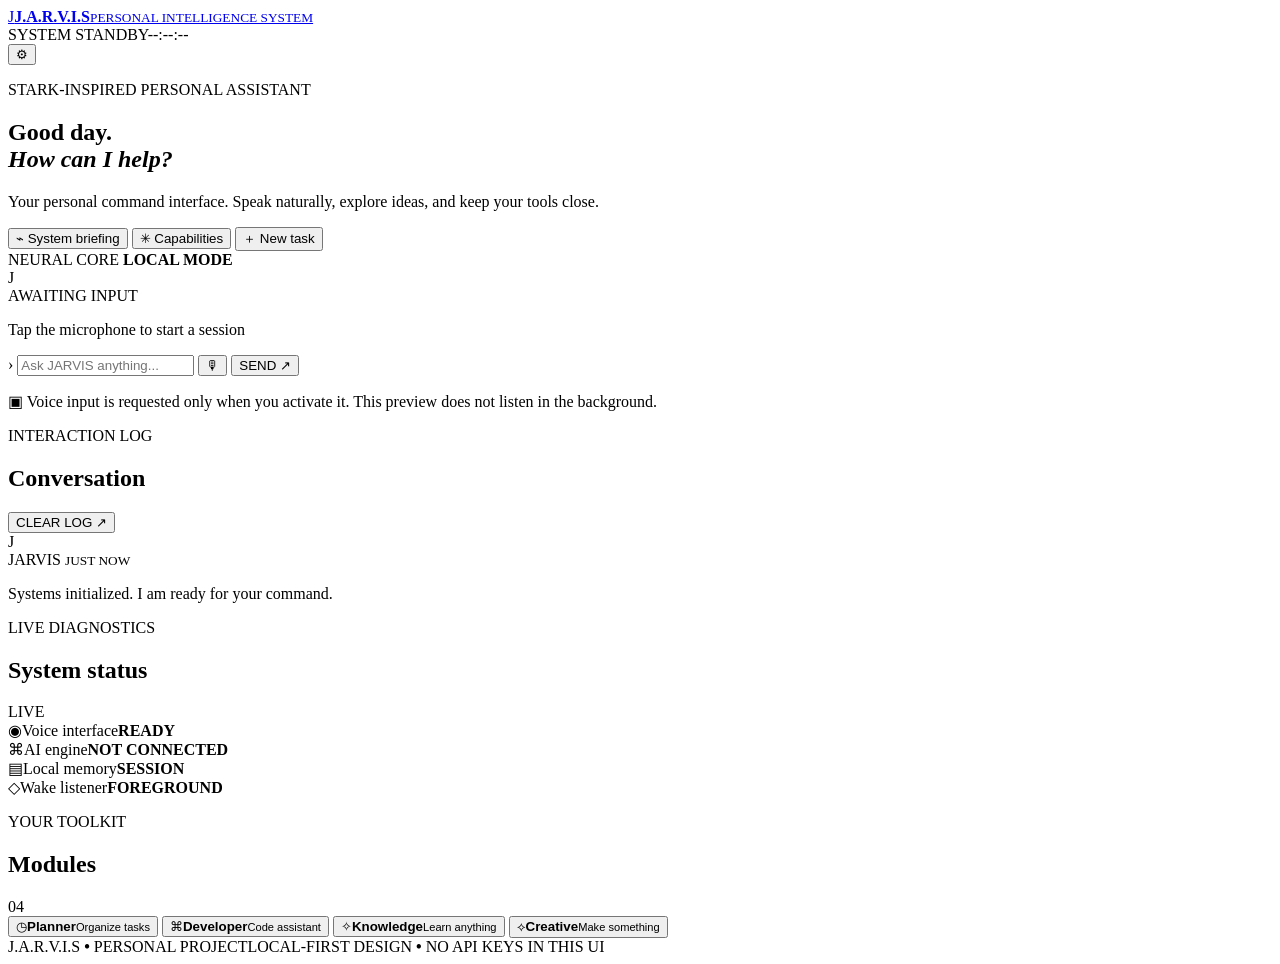
==== index.html @ 39be81ee "Build JARVIS futuristic assistant dashboard" ====
<!doctype html>
<html lang="en">
<head>
  <meta charset="UTF-8" />
  <meta name="viewport" content="width=device-width, initial-scale=1.0" />
  <meta name="theme-color" content="#050914" />
  <meta name="description" content="JARVIS — a personal, local-first voice assistant interface." />
  <title>J.A.R.V.I.S — Personal AI</title>
  <link rel="preconnect" href="https://fonts.googleapis.com">
  <link rel="preconnect" href="https://fonts.gstatic.com" crossorigin>
  <link href="https://fonts.googleapis.com/css2?family=Orbitron:wght@400;500;600;700;800&family=Rajdhani:wght@400;500;600;700&display=swap" rel="stylesheet">
  <link rel="stylesheet" href="styles.css" />
</head>
<body>
  <div class="ambient ambient-one"></div><div class="ambient ambient-two"></div>
  <div class="app-shell">
    <header class="topbar">
      <a class="brand" href="#" aria-label="JARVIS home"><span class="brand-mark">J</span><span><strong>J.A.R.V.I.S</strong><small>PERSONAL INTELLIGENCE SYSTEM</small></span></a>
      <div class="top-status"><span class="status-dot"></span><span id="systemStatus">SYSTEM STANDBY</span><i></i><span id="clock">--:--:--</span></div>
      <button class="icon-button" id="settingsButton" aria-label="Settings" title="Settings">⚙</button>
    </header>

    <main>
      <section class="hero-grid">
        <div class="intro-panel">
          <p class="eyebrow"><span class="tiny-line"></span> STARK-INSPIRED PERSONAL ASSISTANT</p>
          <h1>Good day.<br><em>How can I help?</em></h1>
          <p class="intro-copy">Your personal command interface. Speak naturally, explore ideas, and keep your tools close.</p>
          <div class="quick-actions">
            <button class="quick-action" data-prompt="Give me a quick system briefing"><span>⌁</span> System briefing</button>
            <button class="quick-action" data-prompt="Tell me what you can do"><span>✳</span> Capabilities</button>
            <button class="quick-action" data-prompt="Start a new task"><span>＋</span> New task</button>
          </div>
        </div>

        <div class="core-panel">
          <div class="core-label"><span class="status-dot"></span> NEURAL CORE <b>LOCAL MODE</b></div>
          <div class="reactor-wrap" id="reactor">
            <div class="reactor-orbit orbit-a"></div><div class="reactor-orbit orbit-b"></div>
            <div class="reactor-ring ring-a"></div><div class="reactor-ring ring-b"></div>
            <div class="reactor-ring ring-c"></div>
            <div class="reactor-core"><div class="core-inner"><span>J</span></div></div>
            <div class="reactor-cross cross-x"></div><div class="reactor-cross cross-y"></div>
          </div>
          <div class="listening-state" id="listeningState">AWAITING INPUT</div>
          <p class="core-hint" id="coreHint">Tap the microphone to start a session</p>
          <div class="waveform" id="waveform" aria-hidden="true"><span></span><span></span><span></span><span></span><span></span><span></span><span></span><span></span><span></span><span></span><span></span><span></span><span></span></div>
        </div>
      </section>

      <section class="command-row">
        <div class="command-box">
          <span class="prompt-symbol">›</span>
          <input id="commandInput" type="text" autocomplete="off" placeholder="Ask JARVIS anything..." aria-label="Ask JARVIS" />
          <button class="mic-button" id="micButton" title="Start voice input" aria-label="Start voice input"><span>🎙</span></button>
          <button class="send-button" id="sendButton">SEND <span>↗</span></button>
        </div>
        <p class="privacy-note"><span class="lock">▣</span> Voice input is requested only when you activate it. This preview does not listen in the background.</p>
      </section>

      <section class="content-grid">
        <div class="panel conversation-panel">
          <div class="panel-heading"><div><p class="eyebrow">INTERACTION LOG</p><h2>Conversation</h2></div><button class="text-button" id="clearButton">CLEAR LOG ↗</button></div>
          <div class="conversation" id="conversation" aria-live="polite">
            <div class="message jarvis-message"><div class="avatar">J</div><div><span class="message-author">JARVIS <small>JUST NOW</small></span><p>Systems initialized. I am ready for your command.</p></div></div>
          </div>
        </div>

        <aside class="side-column">
          <div class="panel status-panel">
            <div class="panel-heading compact"><div><p class="eyebrow">LIVE DIAGNOSTICS</p><h2>System status</h2></div><span class="live-tag">LIVE</span></div>
            <div class="metric-list">
              <div class="metric"><span class="metric-icon">◉</span><span>Voice interface</span><b id="voiceMetric">READY</b></div>
              <div class="metric"><span class="metric-icon">⌘</span><span>AI engine</span><b class="muted-value">NOT CONNECTED</b></div>
              <div class="metric"><span class="metric-icon">▤</span><span>Local memory</span><b id="memoryMetric">SESSION</b></div>
              <div class="metric"><span class="metric-icon">◇</span><span>Wake listener</span><b class="muted-value">FOREGROUND</b></div>
            </div>
          </div>
          <div class="panel modules-panel">
            <div class="panel-heading compact"><div><p class="eyebrow">YOUR TOOLKIT</p><h2>Modules</h2></div><span class="module-count">04</span></div>
            <div class="module-grid">
              <button class="module" data-prompt="Help me plan my day"><span>◷</span><b>Planner</b><small>Organize tasks</small></button>
              <button class="module" data-prompt="Help me write some code"><span>⌘</span><b>Developer</b><small>Code assistant</small></button>
              <button class="module" data-prompt="Explain a topic to me"><span>✧</span><b>Knowledge</b><small>Learn anything</small></button>
              <button class="module" data-prompt="Help me brainstorm an idea"><span>⟡</span><b>Creative</b><small>Make something</small></button>
            </div>
          </div>
        </aside>
      </section>
    </main>
    <footer><span>J.A.R.V.I.S <b>•</b> PERSONAL PROJECT</span><span>LOCAL-FIRST DESIGN <b>•</b> NO API KEYS IN THIS UI</span><span id="footerDate"></span></footer>
  </div>
  <div class="toast" id="toast" role="status"></div>
  <script src="app.js"></script>
</body>
</html>
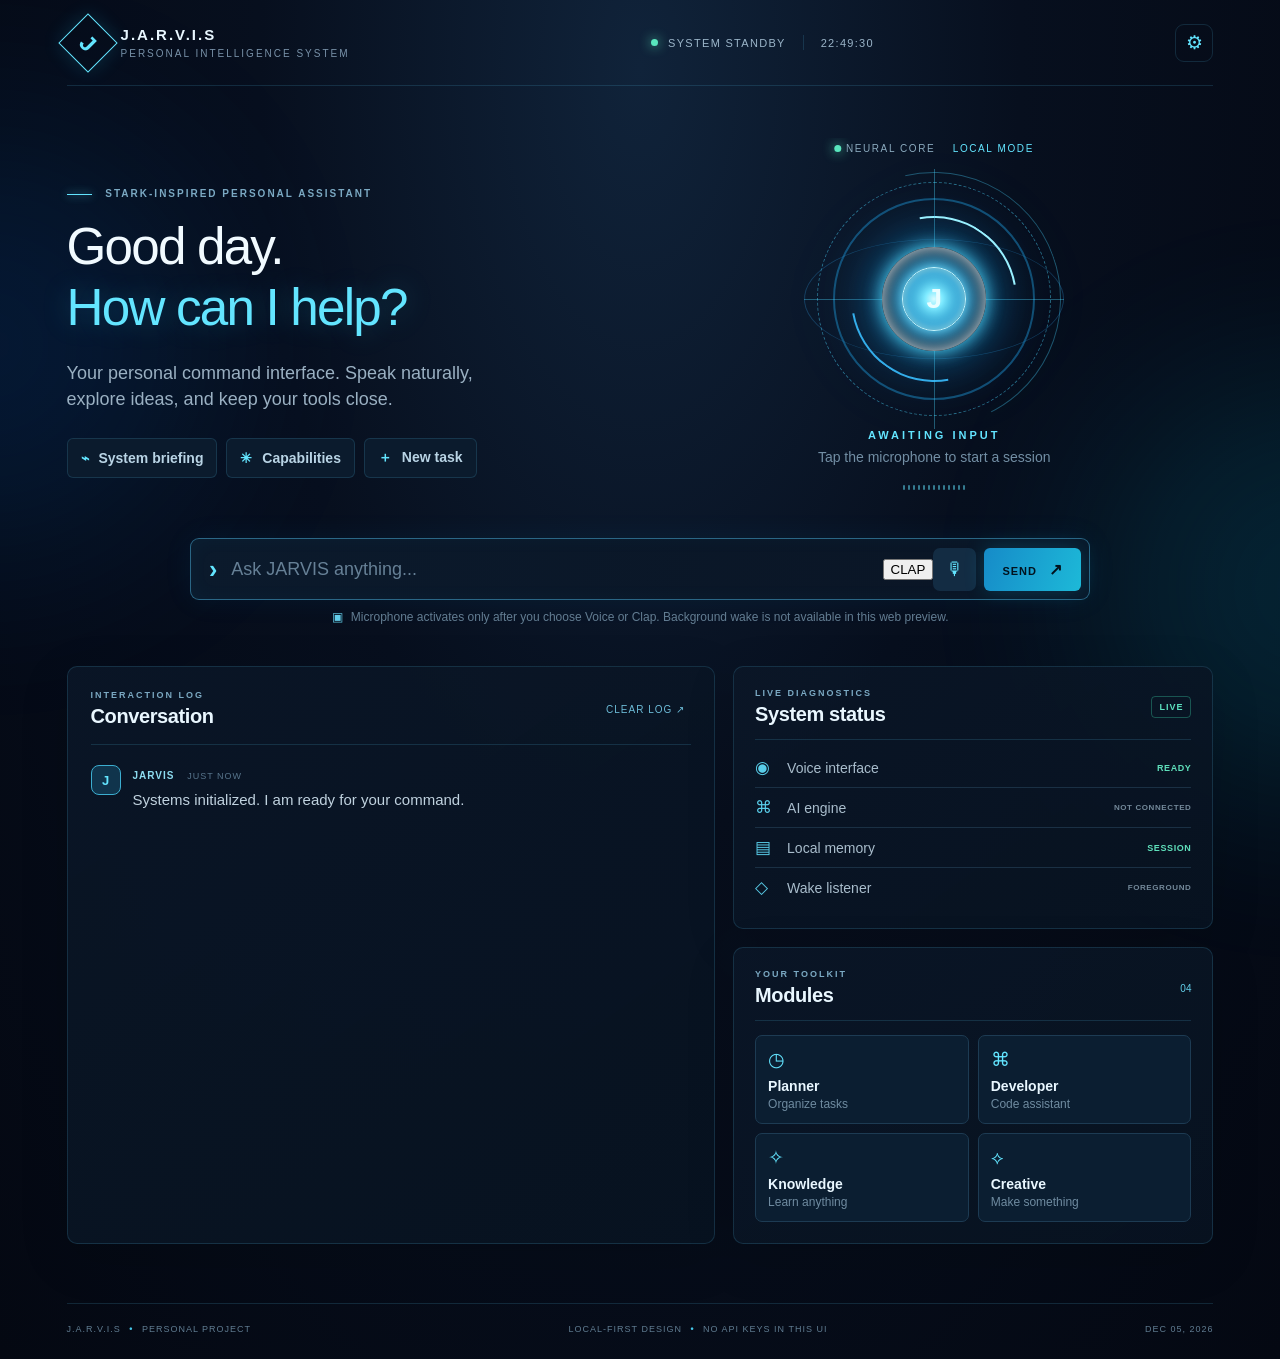
==== commit 2381f4ae: "Add installable JARVIS app metadata and visible clap control" ====
--- a/index.html
+++ b/index.html
@@ -9,6 +9,8 @@
   <link rel="preconnect" href="https://fonts.googleapis.com">
   <link rel="preconnect" href="https://fonts.gstatic.com" crossorigin>
   <link href="https://fonts.googleapis.com/css2?family=Orbitron:wght@400;500;600;700;800&family=Rajdhani:wght@400;500;600;700&display=swap" rel="stylesheet">
+  <link rel="manifest" href="manifest.webmanifest" />
+  <link rel="icon" href="icons/jarvis.svg" type="image/svg+xml" />
   <link rel="stylesheet" href="styles.css" />
 </head>
 <body>
@@ -52,10 +54,11 @@
         <div class="command-box">
           <span class="prompt-symbol">›</span>
           <input id="commandInput" type="text" autocomplete="off" placeholder="Ask JARVIS anything..." aria-label="Ask JARVIS" />
+          <button class="clap-button" id="clapButton" title="Enable clap detection while JARVIS is open" aria-label="Toggle clap detection">CLAP</button>
           <button class="mic-button" id="micButton" title="Start voice input" aria-label="Start voice input"><span>🎙</span></button>
           <button class="send-button" id="sendButton">SEND <span>↗</span></button>
         </div>
-        <p class="privacy-note"><span class="lock">▣</span> Voice input is requested only when you activate it. This preview does not listen in the background.</p>
+        <p class="privacy-note"><span class="lock">▣</span> Microphone activates only after you choose Voice or Clap. Background wake is not available in this web preview.</p>
       </section>
 
       <section class="content-grid">
--- a/styles.css
+++ b/styles.css
@@ -0,0 +1 @@
+:root{--bg:#050914;--panel:rgba(10,20,37,.78);--line:rgba(87,190,232,.17);--cyan:#63e5ff;--blue:#399bff;--muted:#7891a8;--text:#e9f7ff;--font:'Rajdhani',sans-serif;--display:'Orbitron',sans-serif}*{box-sizing:border-box}body{margin:0;min-height:100vh;background:radial-gradient(ellipse at 50% 5%,#10233a 0%,#070f1e 42%,#040812 100%);color:var(--text);font-family:var(--font);overflow-x:hidden}.ambient{position:fixed;width:420px;height:420px;border-radius:50%;filter:blur(100px);opacity:.12;pointer-events:none}.ambient-one{background:#087eff;top:15%;left:-220px}.ambient-two{background:#00d9ff;right:-240px;top:42%}.app-shell{position:relative;max-width:1440px;margin:auto;padding:0 5.2%}.topbar{height:86px;display:flex;align-items:center;justify-content:space-between;border-bottom:1px solid var(--line)}.brand{display:flex;align-items:center;gap:12px;color:inherit;text-decoration:none}.brand-mark{height:42px;width:42px;border:1px solid var(--cyan);display:grid;place-items:center;color:var(--cyan);font:700 23px var(--display);transform:rotate(45deg);box-shadow:0 0 20px #26caff2a}.brand-mark:first-letter{transform:rotate(-45deg)}.brand strong{display:block;font:700 15px var(--display);letter-spacing:2px}.brand small{display:block;color:var(--muted);font-size:10px;letter-spacing:2px;margin-top:5px}.top-status{display:flex;align-items:center;gap:10px;color:#9bb5c9;font:500 11px var(--display);letter-spacing:1.3px}.top-status i{height:15px;width:1px;background:var(--line);margin:0 7px}.status-dot{width:7px;height:7px;border-radius:50%;background:#59e6bd;box-shadow:0 0 12px #59e6bd;display:inline-block}.icon-button{background:transparent;border:1px solid var(--line);color:var(--cyan);height:38px;width:38px;border-radius:9px;font-size:19px;cursor:pointer}main{padding:52px 0 34px}.hero-grid{display:grid;grid-template-columns:1fr 1fr;align-items:center;min-height:390px;gap:30px}.eyebrow{font:600 10px var(--display);letter-spacing:2px;color:#7ba9c3;margin:0 0 17px}.tiny-line{display:inline-block;width:25px;height:1px;background:var(--cyan);vertical-align:middle;margin-right:9px;box-shadow:0 0 8px var(--cyan)}h1{font:500 clamp(32px,4vw,55px)/1.2 var(--display);letter-spacing:-1.8px;margin:0;color:#f1faff}h1 em{font-style:normal;color:var(--cyan);text-shadow:0 0 28px #39cfff42}.intro-copy{color:#9ab0c2;font-size:18px;max-width:470px;line-height:1.45;margin:21px 0 26px}.quick-actions{display:flex;flex-wrap:wrap;gap:9px}.quick-action{background:#0b1b2d;border:1px solid var(--line);color:#b9d4e5;padding:10px 13px;border-radius:6px;font:600 14px var(--font);cursor:pointer;transition:.2s}.quick-action span{color:var(--cyan);margin-right:6px}.quick-action:hover,.module:hover{border-color:#55dfff80;background:#102a41;transform:translateY(-2px)}.core-panel{min-height:390px;display:flex;align-items:center;flex-direction:column;justify-content:center;position:relative;overflow:hidden}.core-label{position:absolute;top:5px;left:50%;transform:translateX(-50%);white-space:nowrap;font:500 10px var(--display);letter-spacing:1.6px;color:#8baabe}.core-label b{font-weight:500;color:var(--cyan);margin-left:13px}.reactor-wrap{height:260px;width:260px;position:relative;display:grid;place-items:center;filter:drop-shadow(0 0 30px #0aaaff26)}.reactor-core{width:104px;height:104px;border-radius:50%;display:grid;place-items:center;background:radial-gradient(circle,#d9fcff 0%,#7deaff 12%,#168fc8 35%,#06233d 68%,#04101f 72%);box-shadow:0 0 18px #55dfff,0 0 55px #16a9ff9c,inset 0 0 18px #e7fdff;z-index:3;animation:pulse 3s ease-in-out infinite}.core-inner{height:64px;width:64px;border-radius:50%;border:1px solid #c7f8ff;display:grid;place-items:center;color:#e9fdff;font:700 28px var(--display);box-shadow:inset 0 0 18px #a8f4ff,0 0 15px #8deaff}.reactor-orbit,.reactor-ring{position:absolute;border-radius:50%;border:1px solid #4ddcff77}.orbit-a{inset:13px;border-style:dashed;animation:spin 22s linear infinite}.orbit-b{inset:29px;border-color:#1d86bd88;border-width:2px;animation:spin 14s linear infinite reverse}.ring-a{inset:47px;border:2px solid transparent;border-top-color:#a1f5ff;border-bottom-color:#36aee9;transform:rotate(35deg);animation:spin 8s linear infinite}.ring-b{inset:3px;border:1px solid #40bfe566;transform:rotate(70deg);clip-path:polygon(0 0,100% 0,100% 44%,0 44%);animation:spin 12s linear infinite reverse}.ring-c{inset:0;border:1px solid #2b8ecb55;transform:scaleY(.46) rotate(25deg)}.reactor-cross{position:absolute;background:#48c9ee66}.cross-x{height:1px;width:100%;top:50%}.cross-y{width:1px;height:100%;left:50%}.listening-state{font:600 11px var(--display);letter-spacing:3px;color:var(--cyan);margin-top:0}.core-hint{color:#728ea4;font-size:14px;margin:8px 0 13px}.waveform{height:20px;display:flex;align-items:center;gap:3px;opacity:.5}.waveform span{width:2px;height:5px;background:var(--cyan);border-radius:3px}.waveform.active span{animation:wave .8s ease-in-out infinite alternate}.waveform span:nth-child(3n){animation-delay:.2s}.waveform span:nth-child(2n){animation-delay:.4s}.command-row{max-width:900px;margin:10px auto 42px}.command-box{height:62px;border:1px solid #3d91b7a6;background:linear-gradient(100deg,#0b1a2c,#0a1525);border-radius:9px;display:flex;align-items:center;padding:7px 8px 7px 18px;box-shadow:0 0 30px #159eea12,inset 0 0 20px #1f9dd00b}.prompt-symbol{font:600 25px var(--display);color:var(--cyan);margin-right:12px}.command-box input{flex:1;min-width:0;background:transparent;border:0;outline:0;color:white;font:500 18px var(--font)}.command-box input::placeholder{color:#668096}.mic-button,.send-button{border:0;cursor:pointer}.mic-button{width:43px;height:43px;border-radius:7px;background:#132c43;color:var(--cyan);font-size:18px;margin-right:8px}.send-button{height:43px;padding:0 18px;border-radius:6px;background:linear-gradient(110deg,#168bc8,#1db9d8);color:#02121e;font:700 11px var(--display);letter-spacing:1px;box-shadow:0 0 20px #0cbbe33b}.send-button span{font-size:16px;margin-left:8px}.privacy-note{text-align:center;color:#627d92;font-size:12px;margin:10px 0}.lock{color:#62cde9;margin-right:5px}.content-grid{display:grid;grid-template-columns:1.35fr 1fr;gap:18px}.panel{background:linear-gradient(145deg,#0b1728dc,#081321e8);border:1px solid var(--line);border-radius:10px;box-shadow:0 14px 50px #0002}.conversation-panel{min-height:350px;padding:23px}.panel-heading{display:flex;justify-content:space-between;align-items:center;border-bottom:1px solid var(--line);padding-bottom:16px}.panel-heading .eyebrow{margin-bottom:5px;font-size:9px}.panel-heading h2{font:600 20px var(--display);margin:0;letter-spacing:-.4px}.text-button{background:transparent;border:0;color:#6dbcd8;font:500 10px var(--display);letter-spacing:1px;cursor:pointer}.conversation{padding-top:20px;display:flex;flex-direction:column;gap:18px}.message{display:flex;gap:12px;align-items:flex-start}.avatar{height:30px;width:30px;border-radius:8px;background:#10344c;border:1px solid #3caed0;color:var(--cyan);display:grid;place-items:center;font:700 13px var(--display);flex:none}.message-author{font:600 10px var(--display);letter-spacing:1px;color:#8dddf1}.message-author small{font:500 9px var(--display);color:#58768d;margin-left:9px}.message p{font-size:15px;color:#c0d2df;margin:6px 0 0;line-height:1.45}.user-message .avatar{background:#173052;border-color:#477db1;color:#a9caff}.user-message .message-author{color:#a9caff}.side-column{display:flex;flex-direction:column;gap:18px}.status-panel,.modules-panel{padding:21px}.compact{padding-bottom:13px}.live-tag{color:#5ce2c0;font:600 9px var(--display);letter-spacing:1px;border:1px solid #3ed9ae55;padding:5px 7px;border-radius:4px}.metric-list{padding-top:8px}.metric{display:flex;align-items:center;gap:10px;padding:9px 0;border-bottom:1px solid #1a3044;color:#a9bdcc;font-size:14px}.metric:last-child{border:0}.metric-icon{width:22px;color:#59cde9;font-size:17px}.metric b{margin-left:auto;font:600 9px var(--display);letter-spacing:.6px;color:#5fe0bb}.metric .muted-value{color:#73899a;font-size:8px}.module-count{font:500 10px var(--display);color:#62cfe9}.module-grid{display:grid;grid-template-columns:1fr 1fr;gap:9px;padding-top:14px}.module{background:#0b1e31;border:1px solid #1d3b53;border-radius:7px;padding:12px;text-align:left;cursor:pointer;transition:.2s;color:var(--text)}.module span{display:block;color:var(--cyan);font-size:19px;margin-bottom:7px}.module b{display:block;font:600 14px var(--display)}.module small{display:block;color:#6f8ba0;font-size:12px;margin-top:3px}footer{display:flex;justify-content:space-between;gap:15px;padding:20px 0 25px;margin-top:25px;border-top:1px solid var(--line);color:#607c91;font:500 9px var(--display);letter-spacing:1px}footer b{color:#45c7e9;margin:0 5px}.toast{position:fixed;bottom:24px;left:50%;transform:translate(-50%,20px);padding:12px 18px;border:1px solid #3d9bbd;background:#0b2034;color:#dffaff;border-radius:7px;font-size:14px;opacity:0;pointer-events:none;transition:.25s;z-index:10}.toast.show{opacity:1;transform:translate(-50%,0)}@keyframes spin{to{transform:rotate(360deg)}}@keyframes pulse{50%{box-shadow:0 0 25px #55dfff,0 0 75px #16a9ffb8,inset 0 0 22px #e7fdff}}@keyframes wave{to{height:18px;opacity:1}}@media(max-width:850px){.app-shell{padding:0 4%}.hero-grid{grid-template-columns:1fr;gap:8px}.intro-panel{text-align:center;padding-top:20px}.intro-copy{margin-left:auto;margin-right:auto}.quick-actions{justify-content:center}.core-panel{min-height:350px}.content-grid{grid-template-columns:1fr}.command-row{margin-bottom:28px}}@media(max-width:520px){.topbar{height:70px}.brand-mark{height:34px;width:34px}.brand strong{font-size:12px}.brand small{font-size:8px;letter-spacing:1px}.top-status{font-size:8px;gap:6px}.top-status i{margin:0 2px}.icon-button{height:33px;width:33px}main{padding-top:25px}h1{font-size:31px}.intro-copy{font-size:16px}.quick-action{font-size:12px;padding:8px}.core-panel{min-height:330px}.reactor-wrap{transform:scale(.88);margin:-12px 0}.command-box{padding-left:11px;height:56px}.command-box input{font-size:15px}.prompt-symbol{margin-right:7px}.mic-button{height:38px;width:38px}.send-button{height:38px;padding:0 11px;font-size:9px}.conversation-panel,.status-panel,.modules-panel{padding:16px}footer{flex-direction:column;text-align:center;gap:8px}}
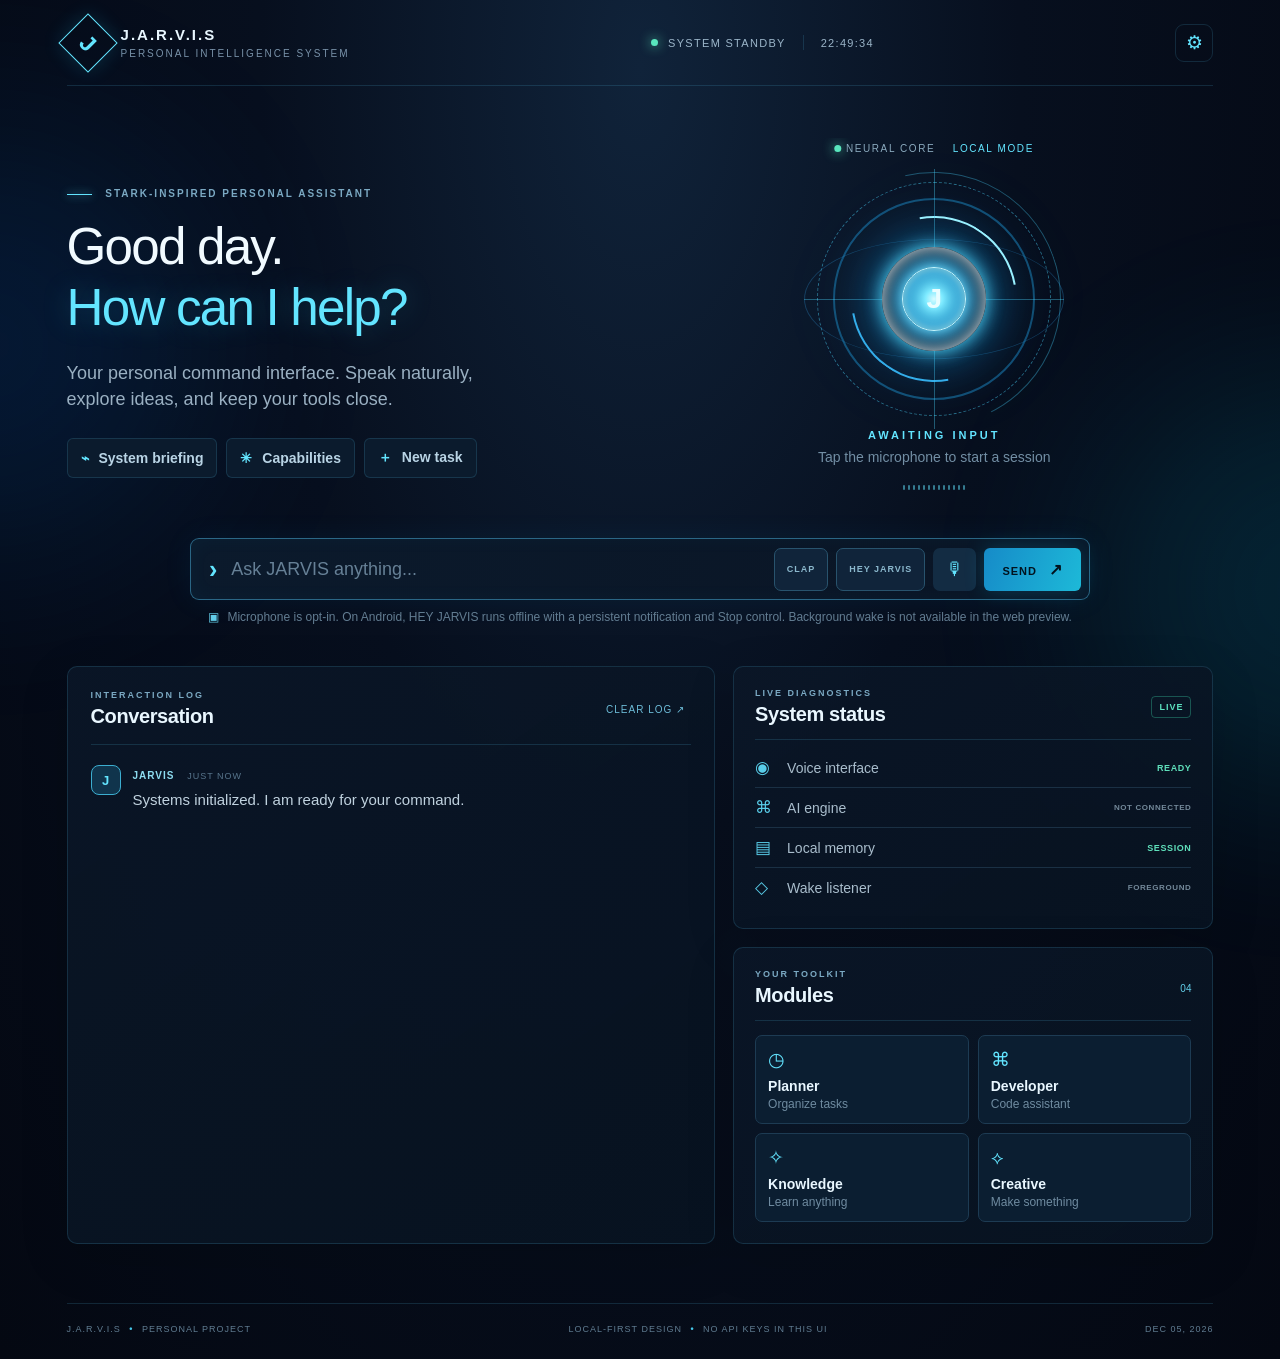
==== commit 9387ba19: "Add Hey JARVIS wake control to dashboard" ====
--- a/index.html
+++ b/index.html
@@ -54,11 +54,12 @@
         <div class="command-box">
           <span class="prompt-symbol">›</span>
           <input id="commandInput" type="text" autocomplete="off" placeholder="Ask JARVIS anything..." aria-label="Ask JARVIS" />
-          <button class="clap-button" id="clapButton" title="Enable clap detection while JARVIS is open" aria-label="Toggle clap detection">CLAP</button>
+          <button class="clap-button" id="clapButton" title="Enable clap detection" aria-label="Toggle clap detection">CLAP</button>
+          <button class="clap-button" id="wakeButton" title="Enable offline Hey JARVIS wake-word detection on Android" aria-label="Toggle Hey JARVIS wake word">HEY JARVIS</button>
           <button class="mic-button" id="micButton" title="Start voice input" aria-label="Start voice input"><span>🎙</span></button>
           <button class="send-button" id="sendButton">SEND <span>↗</span></button>
         </div>
-        <p class="privacy-note"><span class="lock">▣</span> Microphone activates only after you choose Voice or Clap. Background wake is not available in this web preview.</p>
+        <p class="privacy-note"><span class="lock">▣</span> Microphone is opt-in. On Android, HEY JARVIS runs offline with a persistent notification and Stop control. Background wake is not available in the web preview.</p>
       </section>
 
       <section class="content-grid">
--- a/styles.css
+++ b/styles.css
@@ -1 +1 @@
-:root{--bg:#050914;--panel:rgba(10,20,37,.78);--line:rgba(87,190,232,.17);--cyan:#63e5ff;--blue:#399bff;--muted:#7891a8;--text:#e9f7ff;--font:'Rajdhani',sans-serif;--display:'Orbitron',sans-serif}*{box-sizing:border-box}body{margin:0;min-height:100vh;background:radial-gradient(ellipse at 50% 5%,#10233a 0%,#070f1e 42%,#040812 100%);color:var(--text);font-family:var(--font);overflow-x:hidden}.ambient{position:fixed;width:420px;height:420px;border-radius:50%;filter:blur(100px);opacity:.12;pointer-events:none}.ambient-one{background:#087eff;top:15%;left:-220px}.ambient-two{background:#00d9ff;right:-240px;top:42%}.app-shell{position:relative;max-width:1440px;margin:auto;padding:0 5.2%}.topbar{height:86px;display:flex;align-items:center;justify-content:space-between;border-bottom:1px solid var(--line)}.brand{display:flex;align-items:center;gap:12px;color:inherit;text-decoration:none}.brand-mark{height:42px;width:42px;border:1px solid var(--cyan);display:grid;place-items:center;color:var(--cyan);font:700 23px var(--display);transform:rotate(45deg);box-shadow:0 0 20px #26caff2a}.brand-mark:first-letter{transform:rotate(-45deg)}.brand strong{display:block;font:700 15px var(--display);letter-spacing:2px}.brand small{display:block;color:var(--muted);font-size:10px;letter-spacing:2px;margin-top:5px}.top-status{display:flex;align-items:center;gap:10px;color:#9bb5c9;font:500 11px var(--display);letter-spacing:1.3px}.top-status i{height:15px;width:1px;background:var(--line);margin:0 7px}.status-dot{width:7px;height:7px;border-radius:50%;background:#59e6bd;box-shadow:0 0 12px #59e6bd;display:inline-block}.icon-button{background:transparent;border:1px solid var(--line);color:var(--cyan);height:38px;width:38px;border-radius:9px;font-size:19px;cursor:pointer}main{padding:52px 0 34px}.hero-grid{display:grid;grid-template-columns:1fr 1fr;align-items:center;min-height:390px;gap:30px}.eyebrow{font:600 10px var(--display);letter-spacing:2px;color:#7ba9c3;margin:0 0 17px}.tiny-line{display:inline-block;width:25px;height:1px;background:var(--cyan);vertical-align:middle;margin-right:9px;box-shadow:0 0 8px var(--cyan)}h1{font:500 clamp(32px,4vw,55px)/1.2 var(--display);letter-spacing:-1.8px;margin:0;color:#f1faff}h1 em{font-style:normal;color:var(--cyan);text-shadow:0 0 28px #39cfff42}.intro-copy{color:#9ab0c2;font-size:18px;max-width:470px;line-height:1.45;margin:21px 0 26px}.quick-actions{display:flex;flex-wrap:wrap;gap:9px}.quick-action{background:#0b1b2d;border:1px solid var(--line);color:#b9d4e5;padding:10px 13px;border-radius:6px;font:600 14px var(--font);cursor:pointer;transition:.2s}.quick-action span{color:var(--cyan);margin-right:6px}.quick-action:hover,.module:hover{border-color:#55dfff80;background:#102a41;transform:translateY(-2px)}.core-panel{min-height:390px;display:flex;align-items:center;flex-direction:column;justify-content:center;position:relative;overflow:hidden}.core-label{position:absolute;top:5px;left:50%;transform:translateX(-50%);white-space:nowrap;font:500 10px var(--display);letter-spacing:1.6px;color:#8baabe}.core-label b{font-weight:500;color:var(--cyan);margin-left:13px}.reactor-wrap{height:260px;width:260px;position:relative;display:grid;place-items:center;filter:drop-shadow(0 0 30px #0aaaff26)}.reactor-core{width:104px;height:104px;border-radius:50%;display:grid;place-items:center;background:radial-gradient(circle,#d9fcff 0%,#7deaff 12%,#168fc8 35%,#06233d 68%,#04101f 72%);box-shadow:0 0 18px #55dfff,0 0 55px #16a9ff9c,inset 0 0 18px #e7fdff;z-index:3;animation:pulse 3s ease-in-out infinite}.core-inner{height:64px;width:64px;border-radius:50%;border:1px solid #c7f8ff;display:grid;place-items:center;color:#e9fdff;font:700 28px var(--display);box-shadow:inset 0 0 18px #a8f4ff,0 0 15px #8deaff}.reactor-orbit,.reactor-ring{position:absolute;border-radius:50%;border:1px solid #4ddcff77}.orbit-a{inset:13px;border-style:dashed;animation:spin 22s linear infinite}.orbit-b{inset:29px;border-color:#1d86bd88;border-width:2px;animation:spin 14s linear infinite reverse}.ring-a{inset:47px;border:2px solid transparent;border-top-color:#a1f5ff;border-bottom-color:#36aee9;transform:rotate(35deg);animation:spin 8s linear infinite}.ring-b{inset:3px;border:1px solid #40bfe566;transform:rotate(70deg);clip-path:polygon(0 0,100% 0,100% 44%,0 44%);animation:spin 12s linear infinite reverse}.ring-c{inset:0;border:1px solid #2b8ecb55;transform:scaleY(.46) rotate(25deg)}.reactor-cross{position:absolute;background:#48c9ee66}.cross-x{height:1px;width:100%;top:50%}.cross-y{width:1px;height:100%;left:50%}.listening-state{font:600 11px var(--display);letter-spacing:3px;color:var(--cyan);margin-top:0}.core-hint{color:#728ea4;font-size:14px;margin:8px 0 13px}.waveform{height:20px;display:flex;align-items:center;gap:3px;opacity:.5}.waveform span{width:2px;height:5px;background:var(--cyan);border-radius:3px}.waveform.active span{animation:wave .8s ease-in-out infinite alternate}.waveform span:nth-child(3n){animation-delay:.2s}.waveform span:nth-child(2n){animation-delay:.4s}.command-row{max-width:900px;margin:10px auto 42px}.command-box{height:62px;border:1px solid #3d91b7a6;background:linear-gradient(100deg,#0b1a2c,#0a1525);border-radius:9px;display:flex;align-items:center;padding:7px 8px 7px 18px;box-shadow:0 0 30px #159eea12,inset 0 0 20px #1f9dd00b}.prompt-symbol{font:600 25px var(--display);color:var(--cyan);margin-right:12px}.command-box input{flex:1;min-width:0;background:transparent;border:0;outline:0;color:white;font:500 18px var(--font)}.command-box input::placeholder{color:#668096}.mic-button,.send-button{border:0;cursor:pointer}.mic-button{width:43px;height:43px;border-radius:7px;background:#132c43;color:var(--cyan);font-size:18px;margin-right:8px}.send-button{height:43px;padding:0 18px;border-radius:6px;background:linear-gradient(110deg,#168bc8,#1db9d8);color:#02121e;font:700 11px var(--display);letter-spacing:1px;box-shadow:0 0 20px #0cbbe33b}.send-button span{font-size:16px;margin-left:8px}.privacy-note{text-align:center;color:#627d92;font-size:12px;margin:10px 0}.lock{color:#62cde9;margin-right:5px}.content-grid{display:grid;grid-template-columns:1.35fr 1fr;gap:18px}.panel{background:linear-gradient(145deg,#0b1728dc,#081321e8);border:1px solid var(--line);border-radius:10px;box-shadow:0 14px 50px #0002}.conversation-panel{min-height:350px;padding:23px}.panel-heading{display:flex;justify-content:space-between;align-items:center;border-bottom:1px solid var(--line);padding-bottom:16px}.panel-heading .eyebrow{margin-bottom:5px;font-size:9px}.panel-heading h2{font:600 20px var(--display);margin:0;letter-spacing:-.4px}.text-button{background:transparent;border:0;color:#6dbcd8;font:500 10px var(--display);letter-spacing:1px;cursor:pointer}.conversation{padding-top:20px;display:flex;flex-direction:column;gap:18px}.message{display:flex;gap:12px;align-items:flex-start}.avatar{height:30px;width:30px;border-radius:8px;background:#10344c;border:1px solid #3caed0;color:var(--cyan);display:grid;place-items:center;font:700 13px var(--display);flex:none}.message-author{font:600 10px var(--display);letter-spacing:1px;color:#8dddf1}.message-author small{font:500 9px var(--display);color:#58768d;margin-left:9px}.message p{font-size:15px;color:#c0d2df;margin:6px 0 0;line-height:1.45}.user-message .avatar{background:#173052;border-color:#477db1;color:#a9caff}.user-message .message-author{color:#a9caff}.side-column{display:flex;flex-direction:column;gap:18px}.status-panel,.modules-panel{padding:21px}.compact{padding-bottom:13px}.live-tag{color:#5ce2c0;font:600 9px var(--display);letter-spacing:1px;border:1px solid #3ed9ae55;padding:5px 7px;border-radius:4px}.metric-list{padding-top:8px}.metric{display:flex;align-items:center;gap:10px;padding:9px 0;border-bottom:1px solid #1a3044;color:#a9bdcc;font-size:14px}.metric:last-child{border:0}.metric-icon{width:22px;color:#59cde9;font-size:17px}.metric b{margin-left:auto;font:600 9px var(--display);letter-spacing:.6px;color:#5fe0bb}.metric .muted-value{color:#73899a;font-size:8px}.module-count{font:500 10px var(--display);color:#62cfe9}.module-grid{display:grid;grid-template-columns:1fr 1fr;gap:9px;padding-top:14px}.module{background:#0b1e31;border:1px solid #1d3b53;border-radius:7px;padding:12px;text-align:left;cursor:pointer;transition:.2s;color:var(--text)}.module span{display:block;color:var(--cyan);font-size:19px;margin-bottom:7px}.module b{display:block;font:600 14px var(--display)}.module small{display:block;color:#6f8ba0;font-size:12px;margin-top:3px}footer{display:flex;justify-content:space-between;gap:15px;padding:20px 0 25px;margin-top:25px;border-top:1px solid var(--line);color:#607c91;font:500 9px var(--display);letter-spacing:1px}footer b{color:#45c7e9;margin:0 5px}.toast{position:fixed;bottom:24px;left:50%;transform:translate(-50%,20px);padding:12px 18px;border:1px solid #3d9bbd;background:#0b2034;color:#dffaff;border-radius:7px;font-size:14px;opacity:0;pointer-events:none;transition:.25s;z-index:10}.toast.show{opacity:1;transform:translate(-50%,0)}@keyframes spin{to{transform:rotate(360deg)}}@keyframes pulse{50%{box-shadow:0 0 25px #55dfff,0 0 75px #16a9ffb8,inset 0 0 22px #e7fdff}}@keyframes wave{to{height:18px;opacity:1}}@media(max-width:850px){.app-shell{padding:0 4%}.hero-grid{grid-template-columns:1fr;gap:8px}.intro-panel{text-align:center;padding-top:20px}.intro-copy{margin-left:auto;margin-right:auto}.quick-actions{justify-content:center}.core-panel{min-height:350px}.content-grid{grid-template-columns:1fr}.command-row{margin-bottom:28px}}@media(max-width:520px){.topbar{height:70px}.brand-mark{height:34px;width:34px}.brand strong{font-size:12px}.brand small{font-size:8px;letter-spacing:1px}.top-status{font-size:8px;gap:6px}.top-status i{margin:0 2px}.icon-button{height:33px;width:33px}main{padding-top:25px}h1{font-size:31px}.intro-copy{font-size:16px}.quick-action{font-size:12px;padding:8px}.core-panel{min-height:330px}.reactor-wrap{transform:scale(.88);margin:-12px 0}.command-box{padding-left:11px;height:56px}.command-box input{font-size:15px}.prompt-symbol{margin-right:7px}.mic-button{height:38px;width:38px}.send-button{height:38px;padding:0 11px;font-size:9px}.conversation-panel,.status-panel,.modules-panel{padding:16px}footer{flex-direction:column;text-align:center;gap:8px}}+:root{--bg:#050914;--panel:rgba(10,20,37,.78);--line:rgba(87,190,232,.17);--cyan:#63e5ff;--blue:#399bff;--muted:#7891a8;--text:#e9f7ff;--font:'Rajdhani',sans-serif;--display:'Orbitron',sans-serif}*{box-sizing:border-box}body{margin:0;min-height:100vh;background:radial-gradient(ellipse at 50% 5%,#10233a 0%,#070f1e 42%,#040812 100%);color:var(--text);font-family:var(--font);overflow-x:hidden}.ambient{position:fixed;width:420px;height:420px;border-radius:50%;filter:blur(100px);opacity:.12;pointer-events:none}.ambient-one{background:#087eff;top:15%;left:-220px}.ambient-two{background:#00d9ff;right:-240px;top:42%}.app-shell{position:relative;max-width:1440px;margin:auto;padding:0 5.2%}.topbar{height:86px;display:flex;align-items:center;justify-content:space-between;border-bottom:1px solid var(--line)}.brand{display:flex;align-items:center;gap:12px;color:inherit;text-decoration:none}.brand-mark{height:42px;width:42px;border:1px solid var(--cyan);display:grid;place-items:center;color:var(--cyan);font:700 23px var(--display);transform:rotate(45deg);box-shadow:0 0 20px #26caff2a}.brand-mark:first-letter{transform:rotate(-45deg)}.brand strong{display:block;font:700 15px var(--display);letter-spacing:2px}.brand small{display:block;color:var(--muted);font-size:10px;letter-spacing:2px;margin-top:5px}.top-status{display:flex;align-items:center;gap:10px;color:#9bb5c9;font:500 11px var(--display);letter-spacing:1.3px}.top-status i{height:15px;width:1px;background:var(--line);margin:0 7px}.status-dot{width:7px;height:7px;border-radius:50%;background:#59e6bd;box-shadow:0 0 12px #59e6bd;display:inline-block}.icon-button{background:transparent;border:1px solid var(--line);color:var(--cyan);height:38px;width:38px;border-radius:9px;font-size:19px;cursor:pointer}main{padding:52px 0 34px}.hero-grid{display:grid;grid-template-columns:1fr 1fr;align-items:center;min-height:390px;gap:30px}.eyebrow{font:600 10px var(--display);letter-spacing:2px;color:#7ba9c3;margin:0 0 17px}.tiny-line{display:inline-block;width:25px;height:1px;background:var(--cyan);vertical-align:middle;margin-right:9px;box-shadow:0 0 8px var(--cyan)}h1{font:500 clamp(32px,4vw,55px)/1.2 var(--display);letter-spacing:-1.8px;margin:0;color:#f1faff}h1 em{font-style:normal;color:var(--cyan);text-shadow:0 0 28px #39cfff42}.intro-copy{color:#9ab0c2;font-size:18px;max-width:470px;line-height:1.45;margin:21px 0 26px}.quick-actions{display:flex;flex-wrap:wrap;gap:9px}.quick-action{background:#0b1b2d;border:1px solid var(--line);color:#b9d4e5;padding:10px 13px;border-radius:6px;font:600 14px var(--font);cursor:pointer;transition:.2s}.quick-action span{color:var(--cyan);margin-right:6px}.quick-action:hover,.module:hover{border-color:#55dfff80;background:#102a41;transform:translateY(-2px)}.core-panel{min-height:390px;display:flex;align-items:center;flex-direction:column;justify-content:center;position:relative;overflow:hidden}.core-label{position:absolute;top:5px;left:50%;transform:translateX(-50%);white-space:nowrap;font:500 10px var(--display);letter-spacing:1.6px;color:#8baabe}.core-label b{font-weight:500;color:var(--cyan);margin-left:13px}.reactor-wrap{height:260px;width:260px;position:relative;display:grid;place-items:center;filter:drop-shadow(0 0 30px #0aaaff26)}.reactor-core{width:104px;height:104px;border-radius:50%;display:grid;place-items:center;background:radial-gradient(circle,#d9fcff 0%,#7deaff 12%,#168fc8 35%,#06233d 68%,#04101f 72%);box-shadow:0 0 18px #55dfff,0 0 55px #16a9ff9c,inset 0 0 18px #e7fdff;z-index:3;animation:pulse 3s ease-in-out infinite}.core-inner{height:64px;width:64px;border-radius:50%;border:1px solid #c7f8ff;display:grid;place-items:center;color:#e9fdff;font:700 28px var(--display);box-shadow:inset 0 0 18px #a8f4ff,0 0 15px #8deaff}.reactor-orbit,.reactor-ring{position:absolute;border-radius:50%;border:1px solid #4ddcff77}.orbit-a{inset:13px;border-style:dashed;animation:spin 22s linear infinite}.orbit-b{inset:29px;border-color:#1d86bd88;border-width:2px;animation:spin 14s linear infinite reverse}.ring-a{inset:47px;border:2px solid transparent;border-top-color:#a1f5ff;border-bottom-color:#36aee9;transform:rotate(35deg);animation:spin 8s linear infinite}.ring-b{inset:3px;border:1px solid #40bfe566;transform:rotate(70deg);clip-path:polygon(0 0,100% 0,100% 44%,0 44%);animation:spin 12s linear infinite reverse}.ring-c{inset:0;border:1px solid #2b8ecb55;transform:scaleY(.46) rotate(25deg)}.reactor-cross{position:absolute;background:#48c9ee66}.cross-x{height:1px;width:100%;top:50%}.cross-y{width:1px;height:100%;left:50%}.listening-state{font:600 11px var(--display);letter-spacing:3px;color:var(--cyan);margin-top:0}.core-hint{color:#728ea4;font-size:14px;margin:8px 0 13px}.waveform{height:20px;display:flex;align-items:center;gap:3px;opacity:.5}.waveform span{width:2px;height:5px;background:var(--cyan);border-radius:3px}.waveform.active span{animation:wave .8s ease-in-out infinite alternate}.waveform span:nth-child(3n){animation-delay:.2s}.waveform span:nth-child(2n){animation-delay:.4s}.command-row{max-width:900px;margin:10px auto 42px}.command-box{height:62px;border:1px solid #3d91b7a6;background:linear-gradient(100deg,#0b1a2c,#0a1525);border-radius:9px;display:flex;align-items:center;padding:7px 8px 7px 18px;box-shadow:0 0 30px #159eea12,inset 0 0 20px #1f9dd00b}.prompt-symbol{font:600 25px var(--display);color:var(--cyan);margin-right:12px}.command-box input{flex:1;min-width:0;background:transparent;border:0;outline:0;color:white;font:500 18px var(--font)}.command-box input::placeholder{color:#668096}.mic-button,.send-button,.clap-button{border:0;cursor:pointer}.clap-button{height:43px;padding:0 12px;margin-right:8px;border:1px solid #28536d;border-radius:7px;background:#10243a;color:#8bb8cd;font:600 9px var(--display);letter-spacing:1px}.clap-button.enabled{background:#0c3c43;border-color:#42d8c4;color:#7fffe7;box-shadow:0 0 14px #2de5cf33}.mic-button{width:43px;height:43px;border-radius:7px;background:#132c43;color:var(--cyan);font-size:18px;margin-right:8px}.send-button{height:43px;padding:0 18px;border-radius:6px;background:linear-gradient(110deg,#168bc8,#1db9d8);color:#02121e;font:700 11px var(--display);letter-spacing:1px;box-shadow:0 0 20px #0cbbe33b}.send-button span{font-size:16px;margin-left:8px}.privacy-note{text-align:center;color:#627d92;font-size:12px;margin:10px 0}.lock{color:#62cde9;margin-right:5px}.content-grid{display:grid;grid-template-columns:1.35fr 1fr;gap:18px}.panel{background:linear-gradient(145deg,#0b1728dc,#081321e8);border:1px solid var(--line);border-radius:10px;box-shadow:0 14px 50px #0002}.conversation-panel{min-height:350px;padding:23px}.panel-heading{display:flex;justify-content:space-between;align-items:center;border-bottom:1px solid var(--line);padding-bottom:16px}.panel-heading .eyebrow{margin-bottom:5px;font-size:9px}.panel-heading h2{font:600 20px var(--display);margin:0;letter-spacing:-.4px}.text-button{background:transparent;border:0;color:#6dbcd8;font:500 10px var(--display);letter-spacing:1px;cursor:pointer}.conversation{padding-top:20px;display:flex;flex-direction:column;gap:18px}.message{display:flex;gap:12px;align-items:flex-start}.avatar{height:30px;width:30px;border-radius:8px;background:#10344c;border:1px solid #3caed0;color:var(--cyan);display:grid;place-items:center;font:700 13px var(--display);flex:none}.message-author{font:600 10px var(--display);letter-spacing:1px;color:#8dddf1}.message-author small{font:500 9px var(--display);color:#58768d;margin-left:9px}.message p{font-size:15px;color:#c0d2df;margin:6px 0 0;line-height:1.45}.user-message .avatar{background:#173052;border-color:#477db1;color:#a9caff}.user-message .message-author{color:#a9caff}.side-column{display:flex;flex-direction:column;gap:18px}.status-panel,.modules-panel{padding:21px}.compact{padding-bottom:13px}.live-tag{color:#5ce2c0;font:600 9px var(--display);letter-spacing:1px;border:1px solid #3ed9ae55;padding:5px 7px;border-radius:4px}.metric-list{padding-top:8px}.metric{display:flex;align-items:center;gap:10px;padding:9px 0;border-bottom:1px solid #1a3044;color:#a9bdcc;font-size:14px}.metric:last-child{border:0}.metric-icon{width:22px;color:#59cde9;font-size:17px}.metric b{margin-left:auto;font:600 9px var(--display);letter-spacing:.6px;color:#5fe0bb}.metric .muted-value{color:#73899a;font-size:8px}.module-count{font:500 10px var(--display);color:#62cfe9}.module-grid{display:grid;grid-template-columns:1fr 1fr;gap:9px;padding-top:14px}.module{background:#0b1e31;border:1px solid #1d3b53;border-radius:7px;padding:12px;text-align:left;cursor:pointer;transition:.2s;color:var(--text)}.module span{display:block;color:var(--cyan);font-size:19px;margin-bottom:7px}.module b{display:block;font:600 14px var(--display)}.module small{display:block;color:#6f8ba0;font-size:12px;margin-top:3px}footer{display:flex;justify-content:space-between;gap:15px;padding:20px 0 25px;margin-top:25px;border-top:1px solid var(--line);color:#607c91;font:500 9px var(--display);letter-spacing:1px}footer b{color:#45c7e9;margin:0 5px}.toast{position:fixed;bottom:24px;left:50%;transform:translate(-50%,20px);padding:12px 18px;border:1px solid #3d9bbd;background:#0b2034;color:#dffaff;border-radius:7px;font-size:14px;opacity:0;pointer-events:none;transition:.25s;z-index:10}.toast.show{opacity:1;transform:translate(-50%,0)}@keyframes spin{to{transform:rotate(360deg)}}@keyframes pulse{50%{box-shadow:0 0 25px #55dfff,0 0 75px #16a9ffb8,inset 0 0 22px #e7fdff}}@keyframes wave{to{height:18px;opacity:1}}@media(max-width:850px){.app-shell{padding:0 4%}.hero-grid{grid-template-columns:1fr;gap:8px}.intro-panel{text-align:center;padding-top:20px}.intro-copy{margin-left:auto;margin-right:auto}.quick-actions{justify-content:center}.core-panel{min-height:350px}.content-grid{grid-template-columns:1fr}.command-row{margin-bottom:28px}}@media(max-width:520px){.topbar{height:70px}.brand-mark{height:34px;width:34px}.brand strong{font-size:12px}.brand small{font-size:8px;letter-spacing:1px}.top-status{font-size:8px;gap:6px}.top-status i{margin:0 2px}.icon-button{height:33px;width:33px}main{padding-top:25px}h1{font-size:31px}.intro-copy{font-size:16px}.quick-action{font-size:12px;padding:8px}.core-panel{min-height:330px}.reactor-wrap{transform:scale(.88);margin:-12px 0}.command-box{padding-left:11px;height:56px}.command-box input{font-size:15px}.prompt-symbol{margin-right:7px}.clap-button{height:38px;padding:0 9px}.mic-button{height:38px;width:38px}.send-button{height:38px;padding:0 11px;font-size:9px}.conversation-panel,.status-panel,.modules-panel{padding:16px}footer{flex-direction:column;text-align:center;gap:8px}}
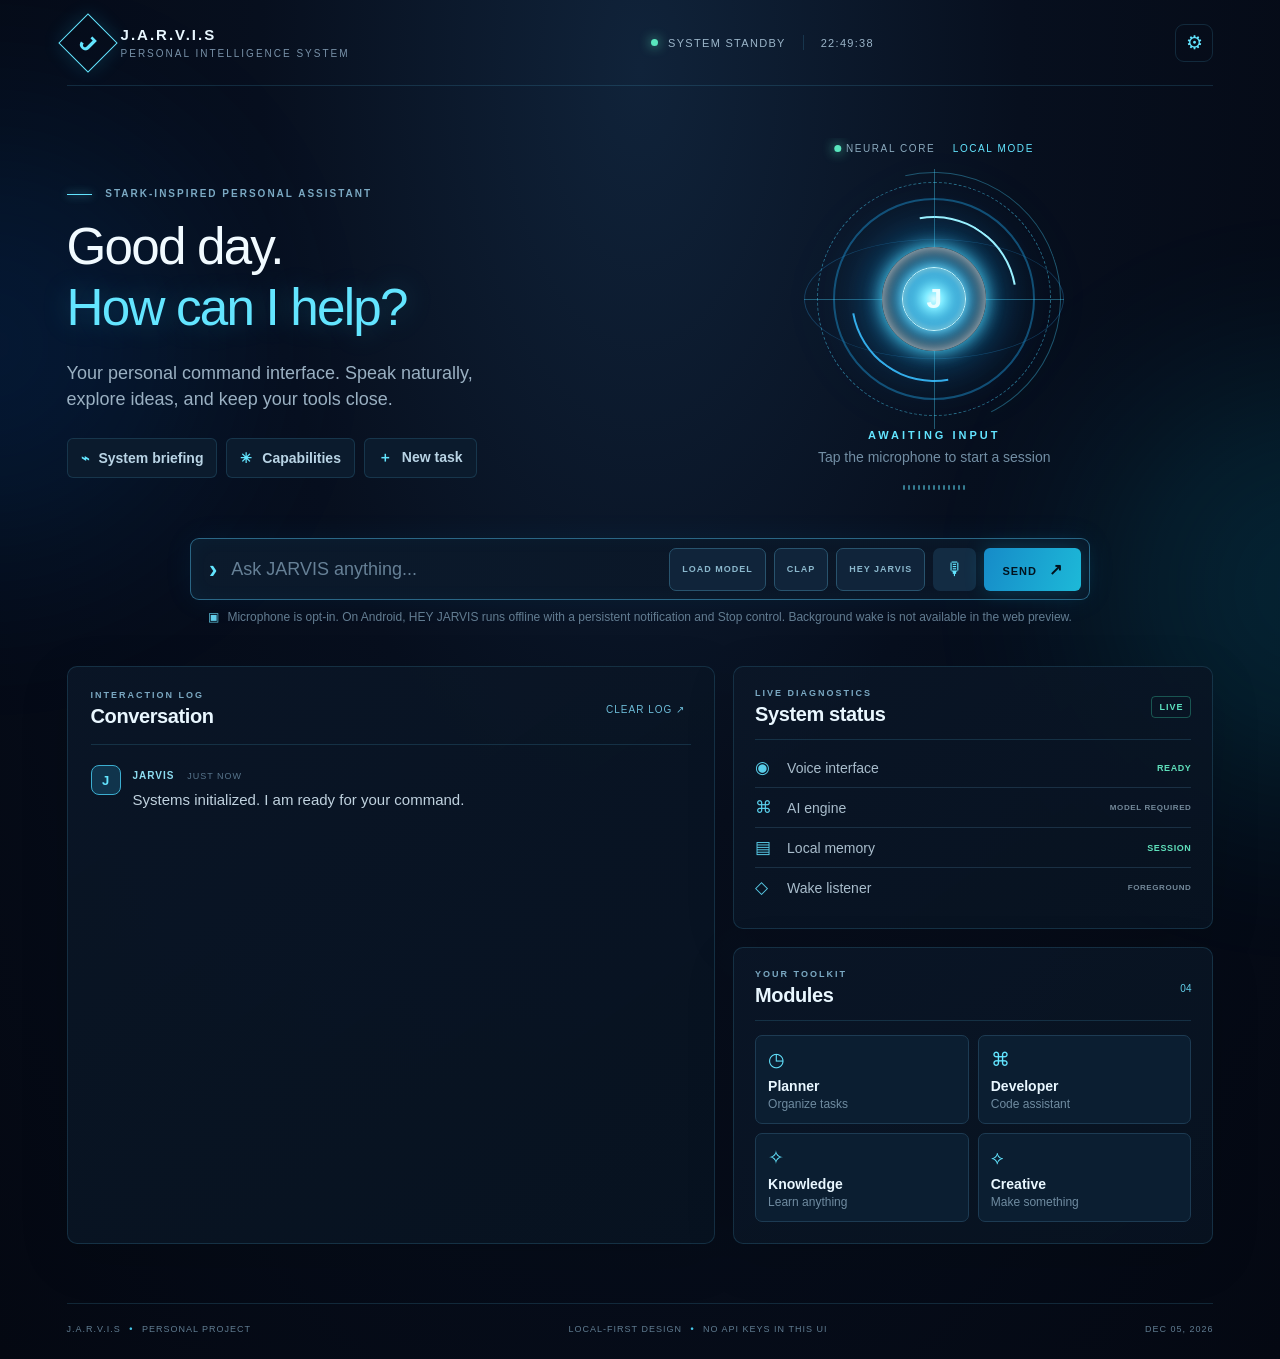
==== commit 3831bfdf: "Add local model import control to JARVIS dashboard" ====
--- a/index.html
+++ b/index.html
@@ -54,6 +54,7 @@
         <div class="command-box">
           <span class="prompt-symbol">›</span>
           <input id="commandInput" type="text" autocomplete="off" placeholder="Ask JARVIS anything..." aria-label="Ask JARVIS" />
+          <button class="clap-button" id="modelButton" title="Import a local .litertlm language model" aria-label="Load local AI model">LOAD MODEL</button>
           <button class="clap-button" id="clapButton" title="Enable clap detection" aria-label="Toggle clap detection">CLAP</button>
           <button class="clap-button" id="wakeButton" title="Enable offline Hey JARVIS wake-word detection on Android" aria-label="Toggle Hey JARVIS wake word">HEY JARVIS</button>
           <button class="mic-button" id="micButton" title="Start voice input" aria-label="Start voice input"><span>🎙</span></button>
@@ -75,7 +76,7 @@
             <div class="panel-heading compact"><div><p class="eyebrow">LIVE DIAGNOSTICS</p><h2>System status</h2></div><span class="live-tag">LIVE</span></div>
             <div class="metric-list">
               <div class="metric"><span class="metric-icon">◉</span><span>Voice interface</span><b id="voiceMetric">READY</b></div>
-              <div class="metric"><span class="metric-icon">⌘</span><span>AI engine</span><b class="muted-value">NOT CONNECTED</b></div>
+              <div class="metric"><span class="metric-icon">⌘</span><span>AI engine</span><b id="aiMetric" class="muted-value">MODEL REQUIRED</b></div>
               <div class="metric"><span class="metric-icon">▤</span><span>Local memory</span><b id="memoryMetric">SESSION</b></div>
               <div class="metric"><span class="metric-icon">◇</span><span>Wake listener</span><b class="muted-value">FOREGROUND</b></div>
             </div>
